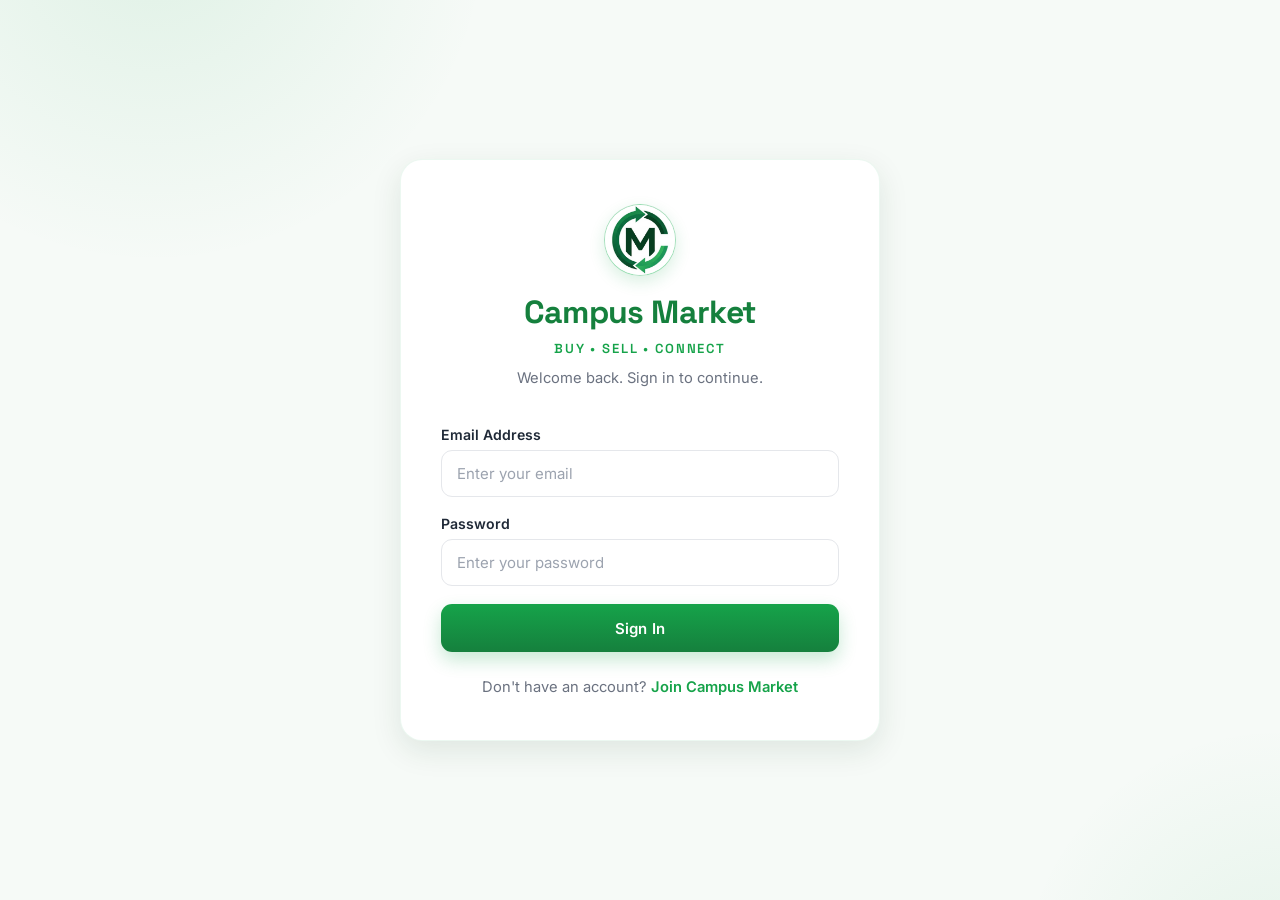
==== index.html @ a0b773b7 "initial commit" ====
<!DOCTYPE html>
<html lang="en">
<head>
    <meta charset="UTF-8">
    <meta name="viewport" content="width=device-width, initial-scale=1.0">
    <title>Campus Market</title>
    <link rel="icon" href="icons/icon-512.png">
    <link rel="stylesheet" href="assets/css/index.css">
    <link rel="manifest" href="manifest.json">
    <meta name="theme-color" content="#00B074">
</head>
<body>
    <header class="navbar">
        <div class="left">
            <div class="logo"><img src="assets/images/image.png" alt="" class="logo-mark">Campus Market</div>
        </div>

        <div class="center">
            <input id="searchInput" placeholder ="Search listings...."/>
        </div>

        <div class="right nav">
            <a href="index.html">Home</a>
            <a href="sell.html">Sell</a>
            <a href="profile.html">My Listings</a>
            <button id="logout">logout</button>
        </div>
    </header>

    <div class="filters">
        <button class="filter-btn" data-category="">All Categories</button>
        <button class="filter-btn" data-category="electronics">Electronics</button>
        <button class="filter-btn" data-category="books">Books</button>
        <button class="filter-btn" data-category="phones">Phones</button>
        <button class="filter-btn" data-category="laptops">Laptops</button>
        <button class="filter-btn" data-category="gadgets">Gadgets</button>
        <button class="filter-btn" data-category="fashion">Fashion</button>
        <button class="filter-btn" data-category="bags">Bags</button>
        <button class="filter-btn" data-category="shoes">Shoes</button>
        <button class="filter-btn" data-category="costmetics">Costmetics</button>
        <button class="filter-btn" data-category="jewelries">Jewelries</button>
        <button class="filter-btn" data-category="clothing">Clothing</button>
        <button class="filter-btn" data-category="food">Food</button>
        <button class="filter-btn" data-category="others">Others</button>
    </div>


    <div id="listingsContainer">

    </div>

    <script src="assets/js/auth.js"></script>
    <script src="assets/js/index.js"></script>
    <script src="assets/js/pwa.js"></script>
</body>
</html>
---- assets/css/index.css ----
@import url("https://fonts.googleapis.com/css2?family=Space+Grotesk:wght@500;600;700&family=Inter:wght@300;400;500;600;700&display=swap");

:root {
    --green: #16a34a;
    --green-dark:#15803D;
    --light-green: #eafff1;
    --dark: #111827;
    --gray: #6b7280;
    --border:#eef1ee;
    --radius:14px;
    --shadow: 0 4px 14px rgba(17,24,39,.06);
    --shadow-hover: 0 14px 30px rgba(17,24,39,.10);
    --font-display:"Space Grotesk","Inter",sans-serif;
}

*{
    box-sizing:border-box;
}

@media (prefers-reduced-motion: reduce){
    *{
        animation-duration:.001ms !important;
        animation-iteration-count:1 !important;
        transition-duration:.001ms !important;
    }
}

body {
    margin: 0;
    font-family: "Inter", "Segoe UI", sans-serif;
    background: #f9fafb;
    color: var(--dark);
}

/* ==========NAVBAR (mobile-first)========== */
.navbar {
    display: flex;
    flex-direction: column;
    align-items: stretch;
    text-align: center;
    padding: 14px 18px;
    background: rgba(255,255,255,.9);
    -webkit-backdrop-filter:saturate(180%) blur(10px);
    backdrop-filter:saturate(180%) blur(10px);
    border-bottom: 1px solid var(--border);
    gap: 10px;
    position: sticky;
    top: 0;
    z-index: 700;
    box-shadow:0 1px 0 rgba(17,24,39,.03);
}

.left{
    display:flex;
    justify-content:center;
}

.logo {
    display:inline-flex;
    align-items:center;
    gap:8px;
    font-family:var(--font-display);
    font-weight:700;
    color: var(--green);
    font-size: 22px;
    letter-spacing:-.01em;
}

.logo-mark{
    width:45px;
    height:45px;
    display:block;
    animation:sway 5s ease-in-out infinite;
}

.center {
    width: 100%;
}

#searchInput {
    padding: 11px 16px;
    border: 1.5px solid var(--border);
    border-radius: 999px;
    width: 100%;
    max-width:480px;
    margin: 0 auto;
    display:block;
    font-family:"Inter",sans-serif;
    font-size:14px;
    background:#F8FAFB;
    transition: border-color .2s ease, box-shadow .2s ease, background .2s ease;
}

#searchInput:focus {
    outline: none;
    border-color: var(--green);
    box-shadow: 0 0 0 4px rgba(22,163,74,.12);
    background:#fff;
    font-size: 15px;
}

.nav {
    display: flex;
    flex-direction: row;
    justify-content:center;
    flex-wrap:wrap;
    gap: 8px;
}

.nav a {
    margin: 0;
    padding: 7px 12px;
    border-radius: 8px;
    text-decoration: none;
    color: var(--dark);
    font-weight:500;
    font-size:14.5px;
    transition: color .2s ease, background .2s ease;
}

.nav a:hover {
    color: var(--green-dark);
    background: var(--light-green);
}

.hero {
    text-align: center;
    padding: 40px 20px;
    background: linear-gradient(135deg, var(--light-green), white);
}

.hero h1 {
    margin: 0;
    font-family:var(--font-display);
    font-size: 28px;
}

.hero p {
    color: var(--gray);
}

/* ==========BUTTONS========== */
button {
    background: var(--green);
    color: white;
    border: none;
    padding: 10px 14px;
    margin: 10px;
    border-radius: 8px;
    cursor: pointer;
    font-weight:600;
    font-size:14px;
    transition: transform .15s ease, background .2s ease, box-shadow .2s ease;
}

button:hover {
    background: var(--green-dark);
    transform: translateY(-2px);
    box-shadow:0 8px 16px rgba(22,163,74,.22);
}

button:active{
    transform: translateY(0) scale(.97);
}

/* logout button placement on mobile */
#logout{
    margin:0;
    width:auto;
}

/* ==========FILTERS========== */
.filters{
    display: flex;
    gap: 8px;
    overflow-x: auto;
    padding: 14px 14px 6px;
    scrollbar-width: none;
    -ms-overflow-style: none;
}

.filters::-webkit-scrollbar{
    display: none;
}

.filter-btn{
    flex-shrink: 0;
    padding: 9px 18px;
    border-radius: 999px;
    background: #ffffff;
    color: #374151;
    cursor: pointer;
    font-weight: 600;
    font-size:13.5px;
    border: 1px solid var(--border);
    box-shadow: 0 1px 2px rgba(0,0,0,.05);
    transition: background .2s ease, color .2s ease, border-color .2s ease, transform .15s ease;
}

.filter-btn:hover{
    background: var(--light-green);
    color: var(--green-dark);
    border-color: var(--green);
    transform:translateY(-1px);
}

.filter-btn:active{
    transform:translateY(0) scale(.97);
}

.filter-btn.active{
    background: var(--green);
    color: white;
    border-color: var(--green);
    box-shadow:0 6px 14px rgba(22,163,74,.28);
}

/* ==========LISTINGS GRID========== */
#listingsContainer{
    display: grid;
    grid-template-columns: 1fr;
    gap: 18px;
    padding: 16px;
}

.listing-card {
    background: white;
    border-radius: var(--radius);
    overflow: hidden;
    box-shadow: var(--shadow);
    border:1px solid var(--border);
    transition: transform .25s ease, box-shadow .25s ease;
    display:flex;
    flex-direction:column;
    animation: fadeIn .45s ease-in-out backwards;
}

.listing-card:nth-child(1){ animation-delay:.02s; }
.listing-card:nth-child(2){ animation-delay:.06s; }
.listing-card:nth-child(3){ animation-delay:.10s; }
.listing-card:nth-child(4){ animation-delay:.14s; }
.listing-card:nth-child(5){ animation-delay:.18s; }
.listing-card:nth-child(n+6){ animation-delay:.20s; }

.listing-card:hover {
    transform: translateY(-5px);
    box-shadow: var(--shadow-hover);
}

.listing-card h3 {
    margin: 10px;
    font-family:var(--font-display);
    font-size: 16px;
    font-weight:600;
}

.listing-card p {
    margin: 10px;
    color: var(--gray);
}

@keyframes fadeIn {
    from {
        opacity: 0;
        transform: translateY(14px);
    }
    to {
        opacity: 1;
        transform: translateY(0);
    }
}

.listing-image {
    width: 100%;
    height: 200px;
    object-fit: cover;
}

.listing-content {
    padding: 0 10px;
    color:var(--gray);
    font-size:14px;
    line-height:1.5;
    display:-webkit-box;
    -webkit-line-clamp:2;
    -webkit-box-orient:vertical;
    overflow:hidden;
}

.price {
    padding-top: 6px;
    margin:10px;
    font-weight: 700;
    font-size:16px;
    color: var(--green);
}

.category {
    display: inline-block;
    padding: 6px 16px;
    border-radius: 999px;
    background: var(--light-green);
    color: #15803d;
    font-size: 12.5px;
    font-weight: 700;
    letter-spacing:.02em;
    text-transform:uppercase;
    margin: 0 10px 10px;
}

.chat-btn {
    display: block;
    text-align: center;
    text-decoration: none;
    background: var(--green);
    color: white;
    padding: 12px;
    border-radius: 8px;
    margin-top: 15px;
    font-weight: 600;
    transition: background .3s ease;
}
.chat-btn:hover {
    background: var(--green-dark);
}

.card-images{
    width: 100%;
    height: 190px;
    object-fit: cover;
    object-position: center;
    display: block;
    background: #f3f4f6;
    transition: transform .4s ease;
}

.listing-card:hover .card-images{
    transform: scale(1.05);
}

/* ==========EMPTY / LOADING STATES========== */
.empty-state{
    grid-column: 1 / -1;
    text-align: center;
    padding: 70px 20px;
    color: #6b7280;
}

.empty-state h2{
    font-family:var(--font-display);
    color: var(--green);
    margin-bottom: 10px;
}

.empty-state p{
    font-size: 15px;
}

.loading{
    grid-column: 1 / -1;
    text-align: center;
    padding: 70px;
}

.spinner{
    width: 56px;
    height: 56px;
    border: 4px solid var(--border);
    border-top-color: var(--green);
    border-radius: 50%;
    margin: 0 auto 16px;
    animation: spin .9s linear infinite;
}

.loading p{
    color:var(--gray);
    font-weight:500;
}

@keyframes spin {
    to{
        transform: rotate(360deg);
    }
}

@keyframes sway{
    0%, 100%{ transform: rotate(-4deg); }
    50%{ transform: rotate(4deg); }
}

/* ==========TABLET / DESKTOP (mobile-first upscale)========== */
@media (min-width: 560px){
    #listingsContainer{
        grid-template-columns: repeat(2, 1fr);
        padding: 20px;
        gap: 20px;
    }
}

@media (min-width: 769px) {
    .navbar {
        flex-direction: row;
        align-items: center;
        justify-content: space-between;
        text-align: left;
        padding: 15px 30px;
    }
    .left{
        justify-content:flex-start;
    }
    .center {
        width: auto;
        flex:1;
        display:flex;
        justify-content:center;
    }
    #searchInput {
        width: 100%;
    }
    .nav {
        margin-top: 0;
    }
}

@media (min-width: 980px){
    #listingsContainer{
        grid-template-columns: repeat(3, 1fr);
        padding: 24px 30px;
    }
}

@media (min-width: 1280px){
    #listingsContainer{
        grid-template-columns: repeat(4, 1fr);
    }
}
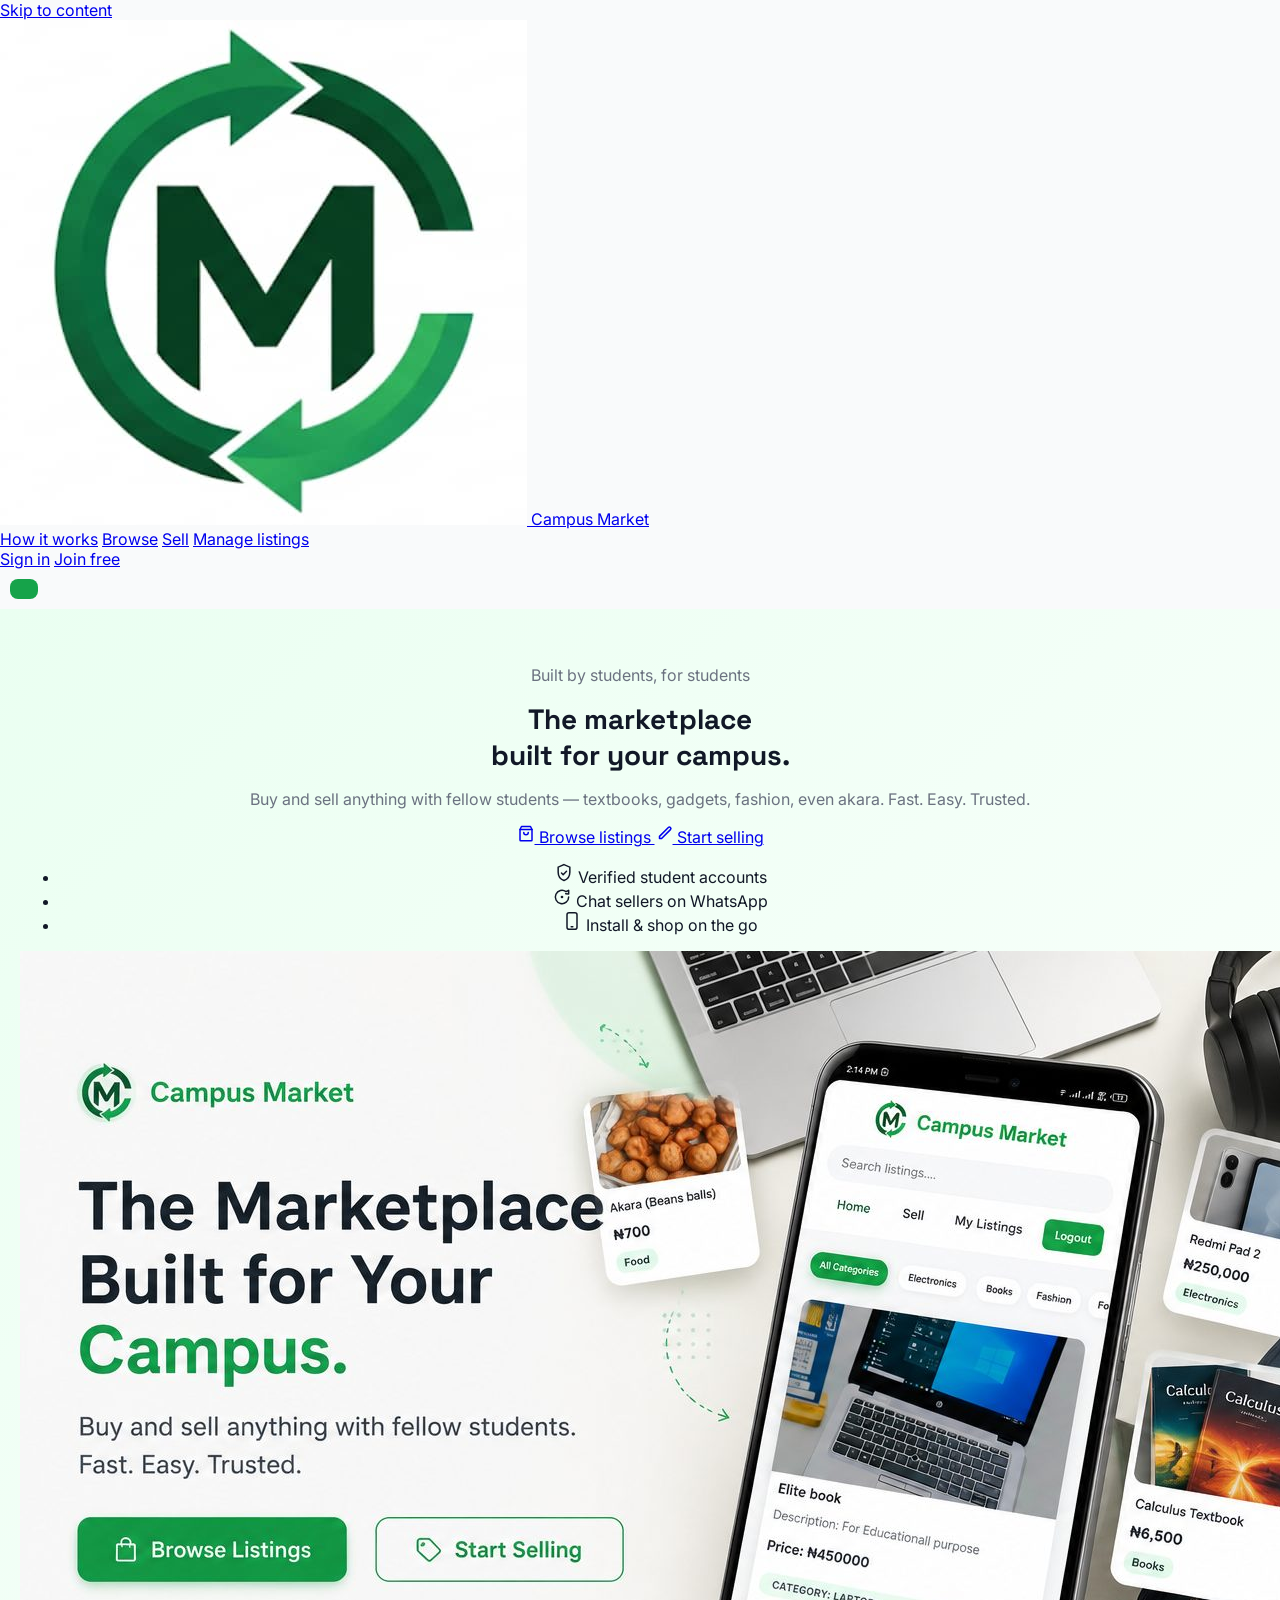
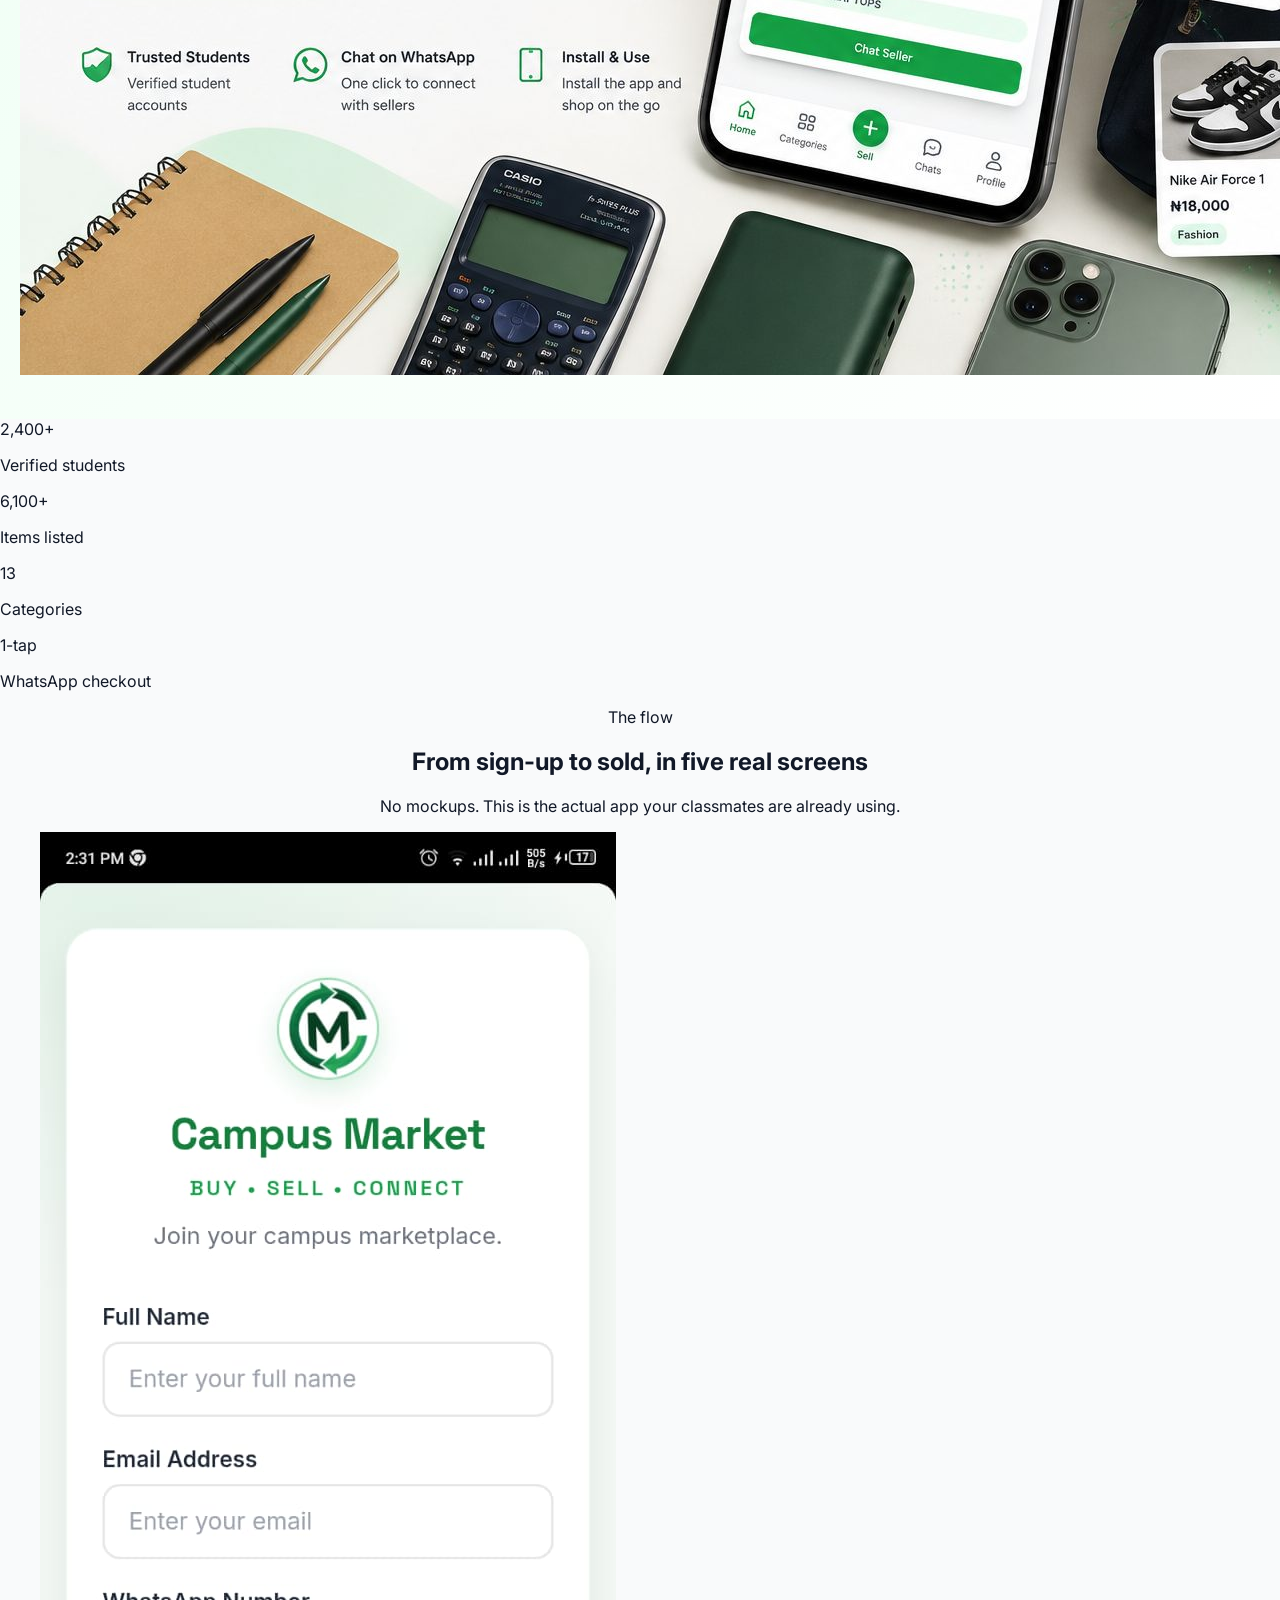
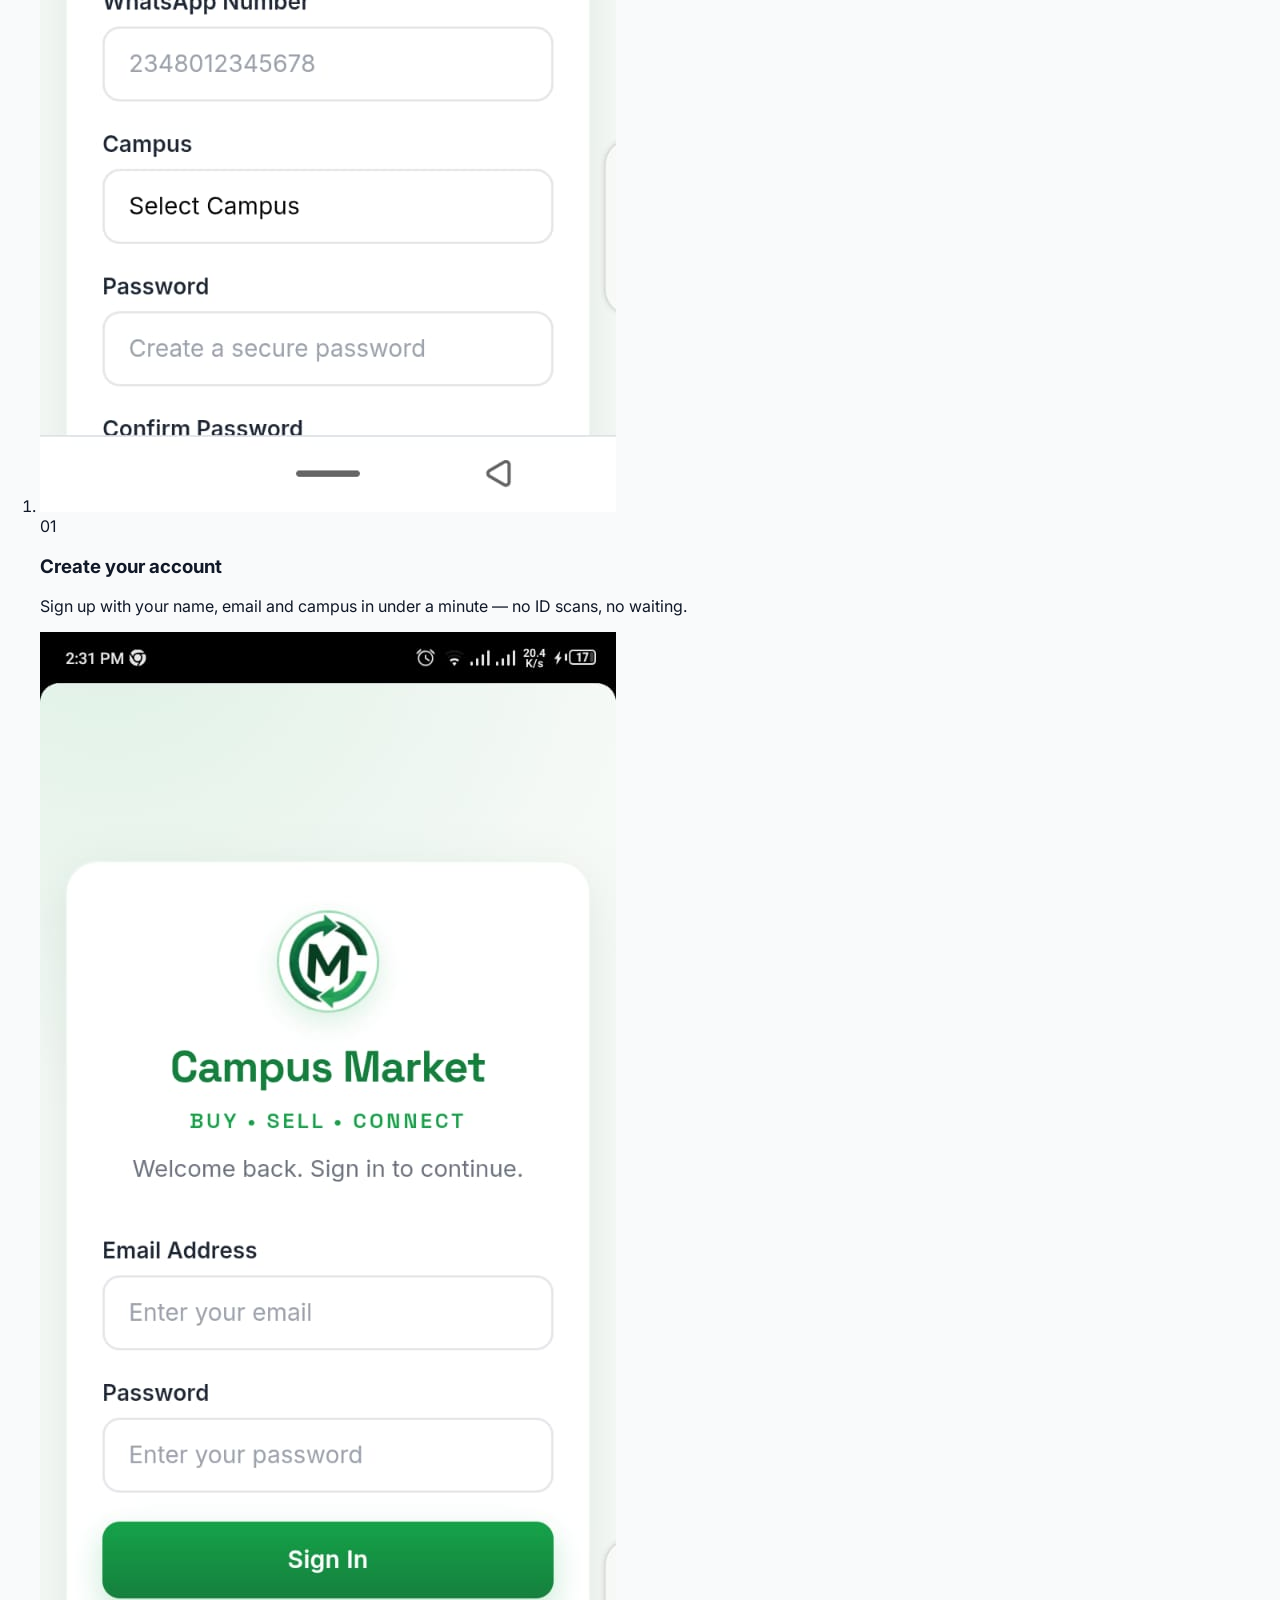
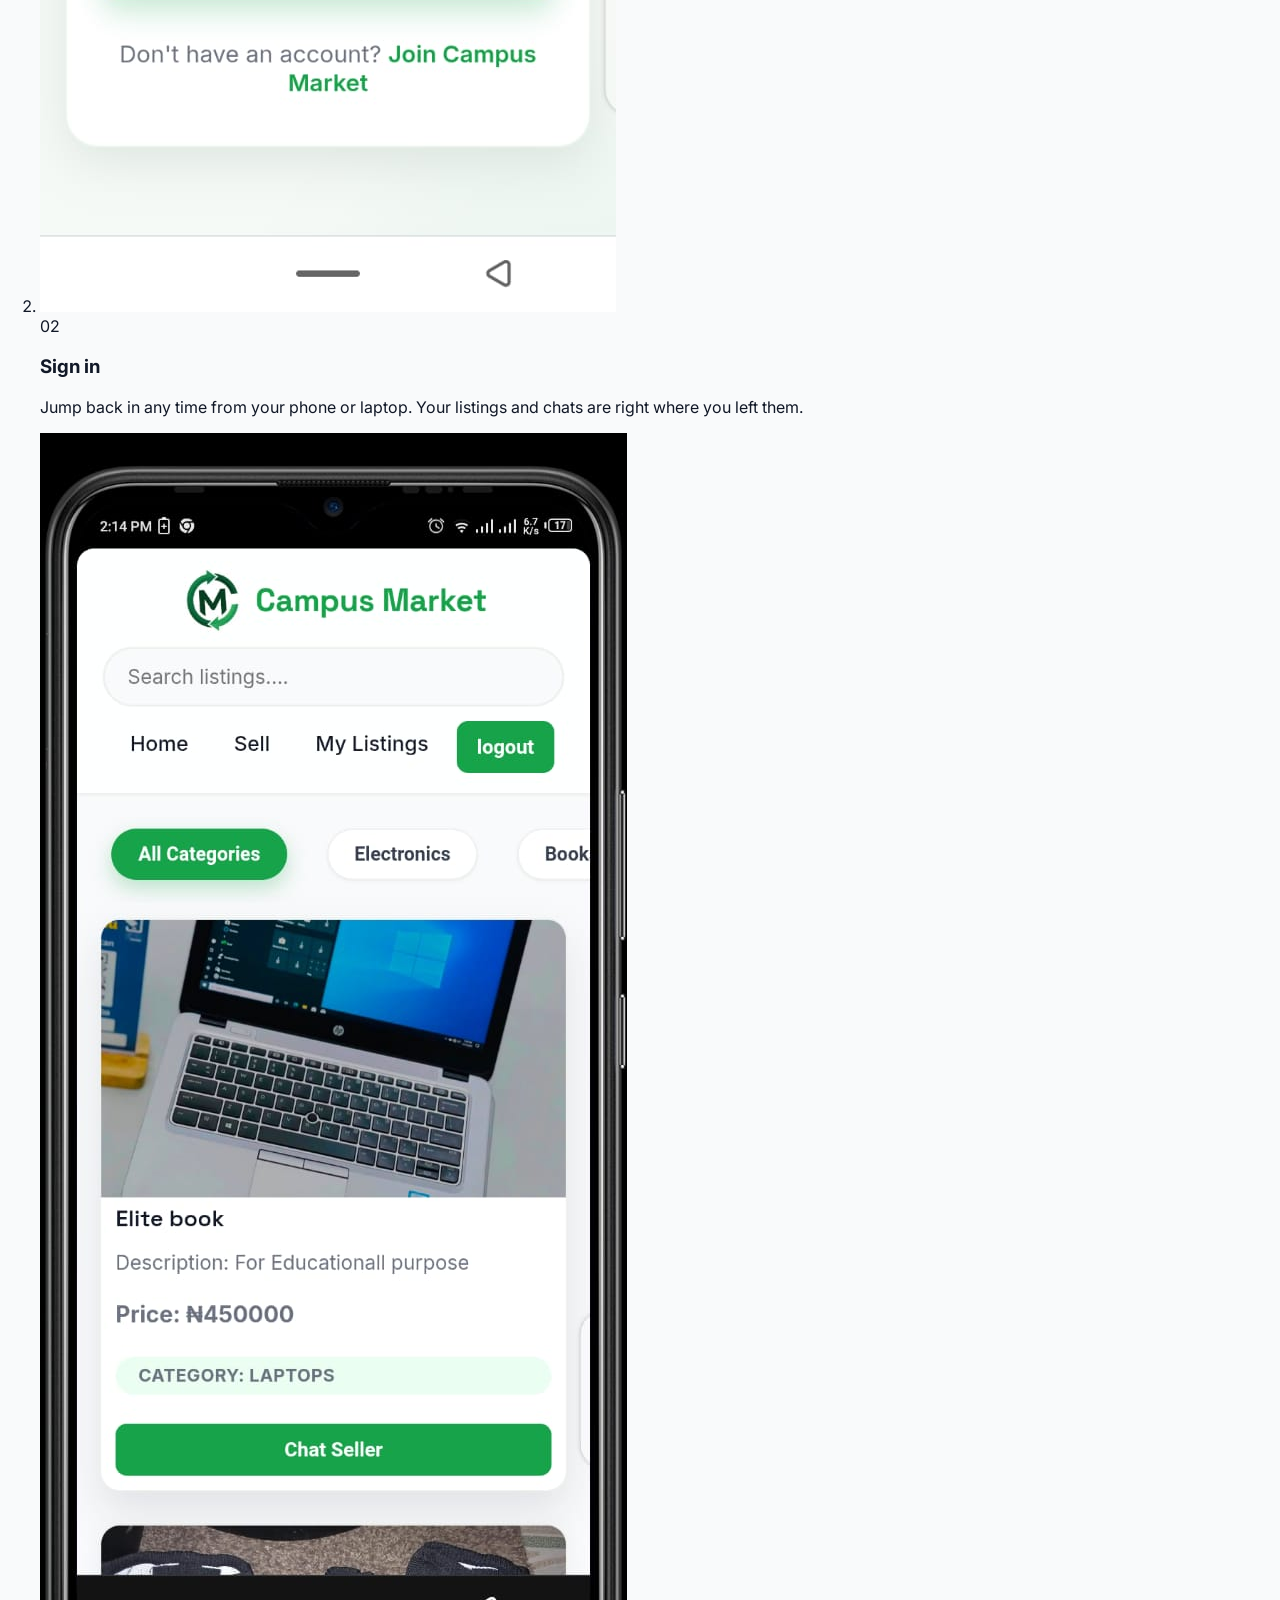
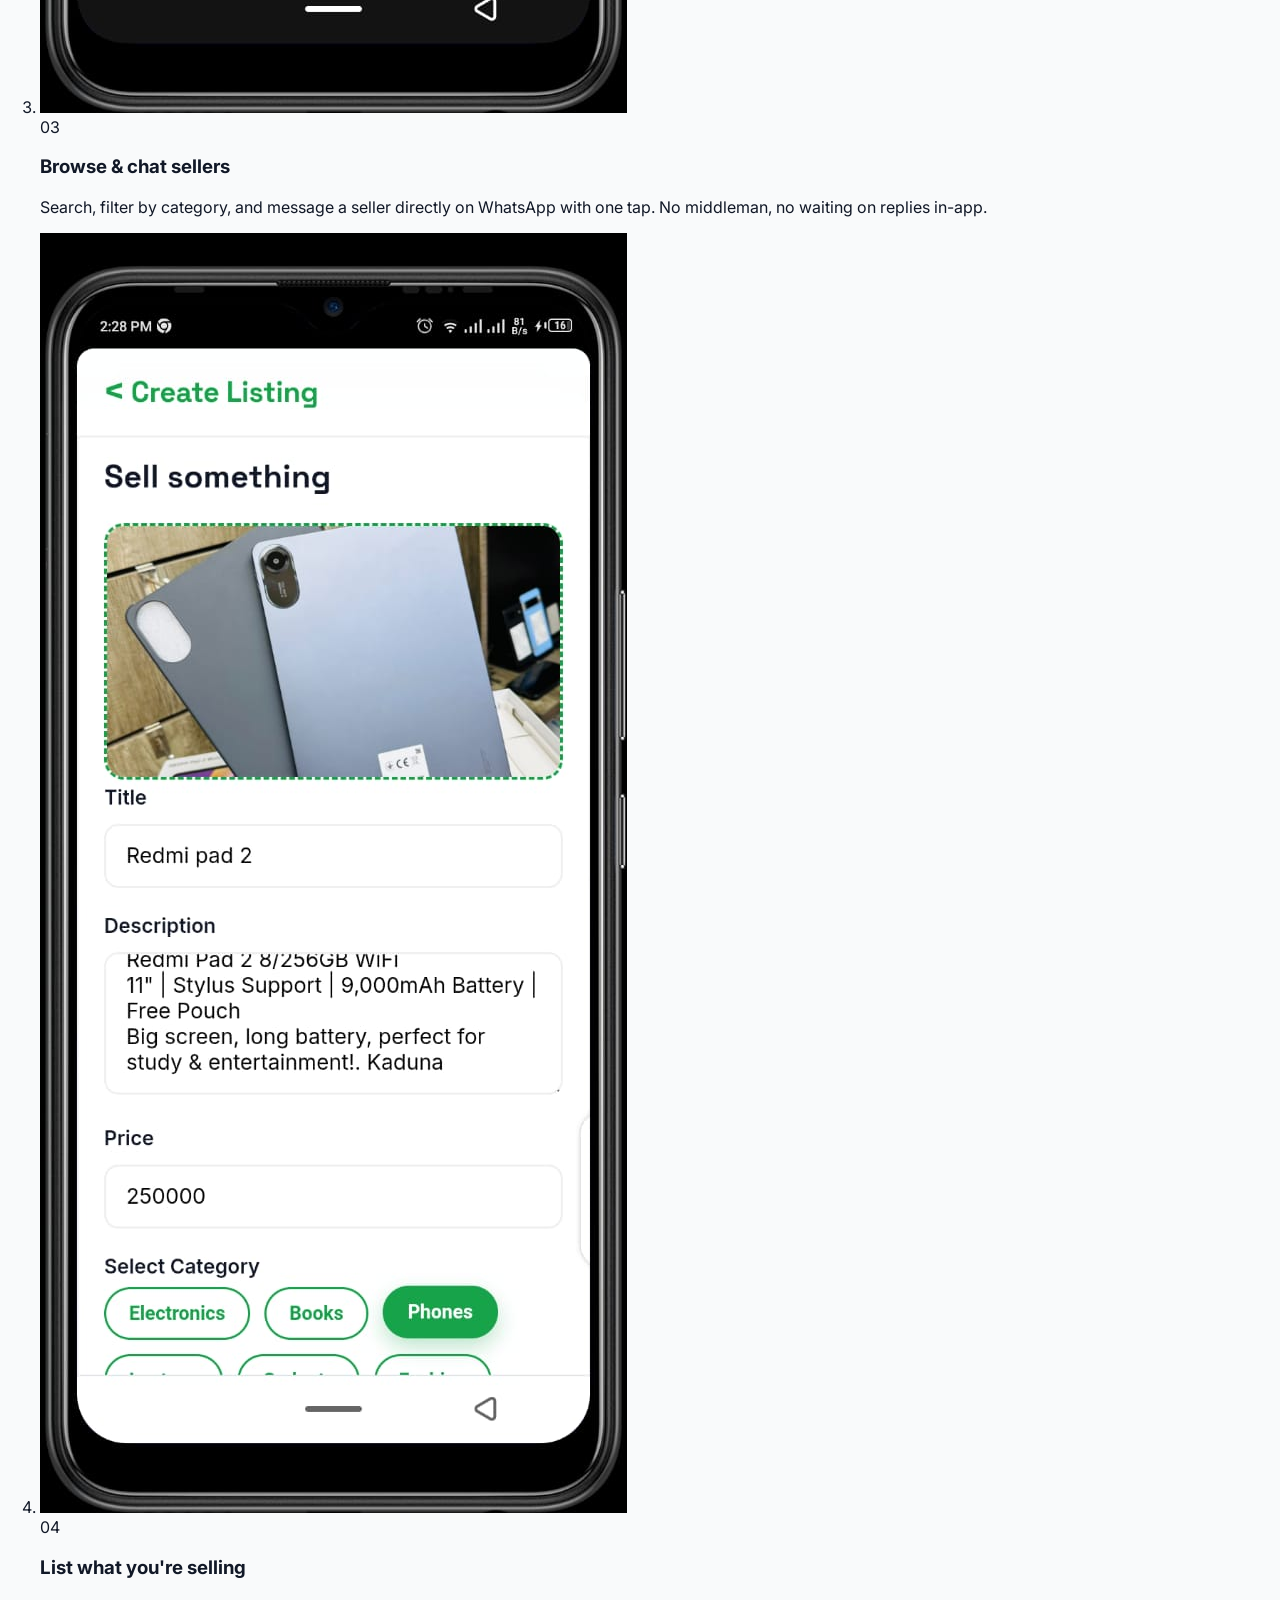
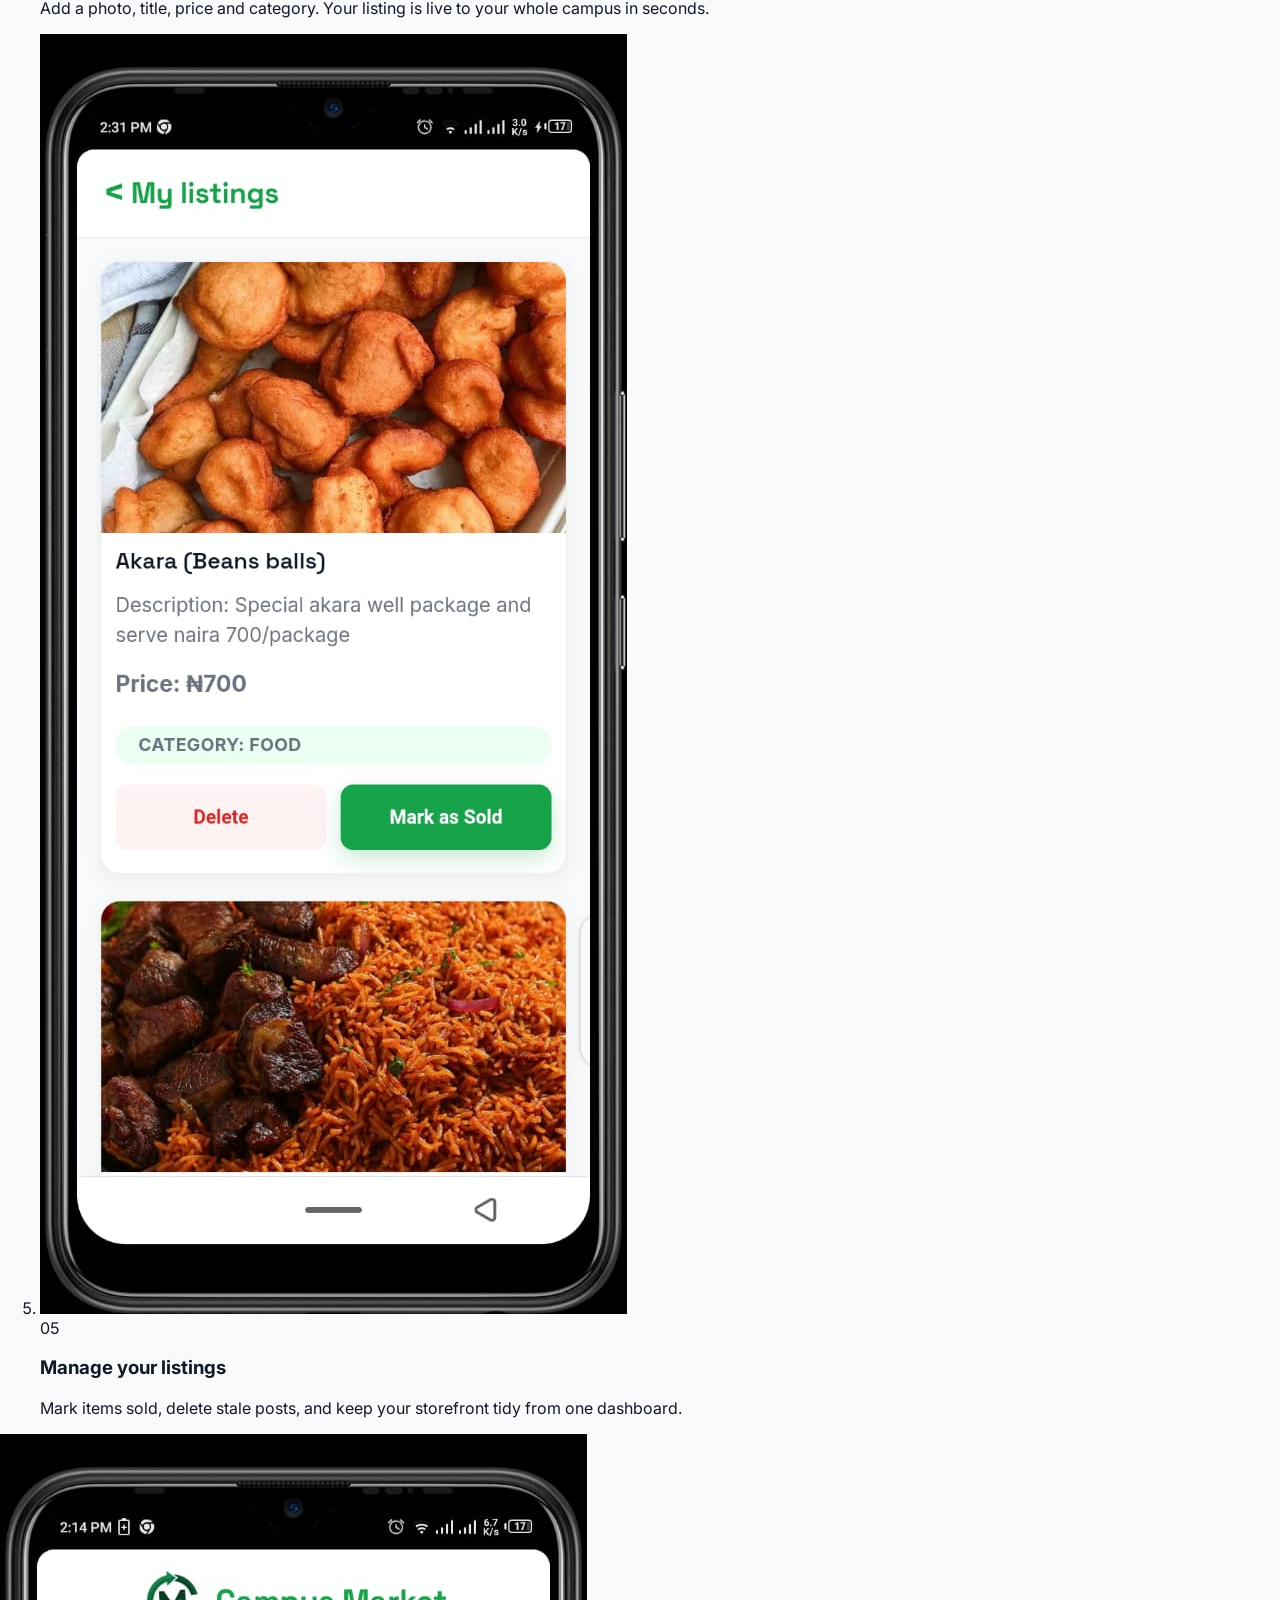
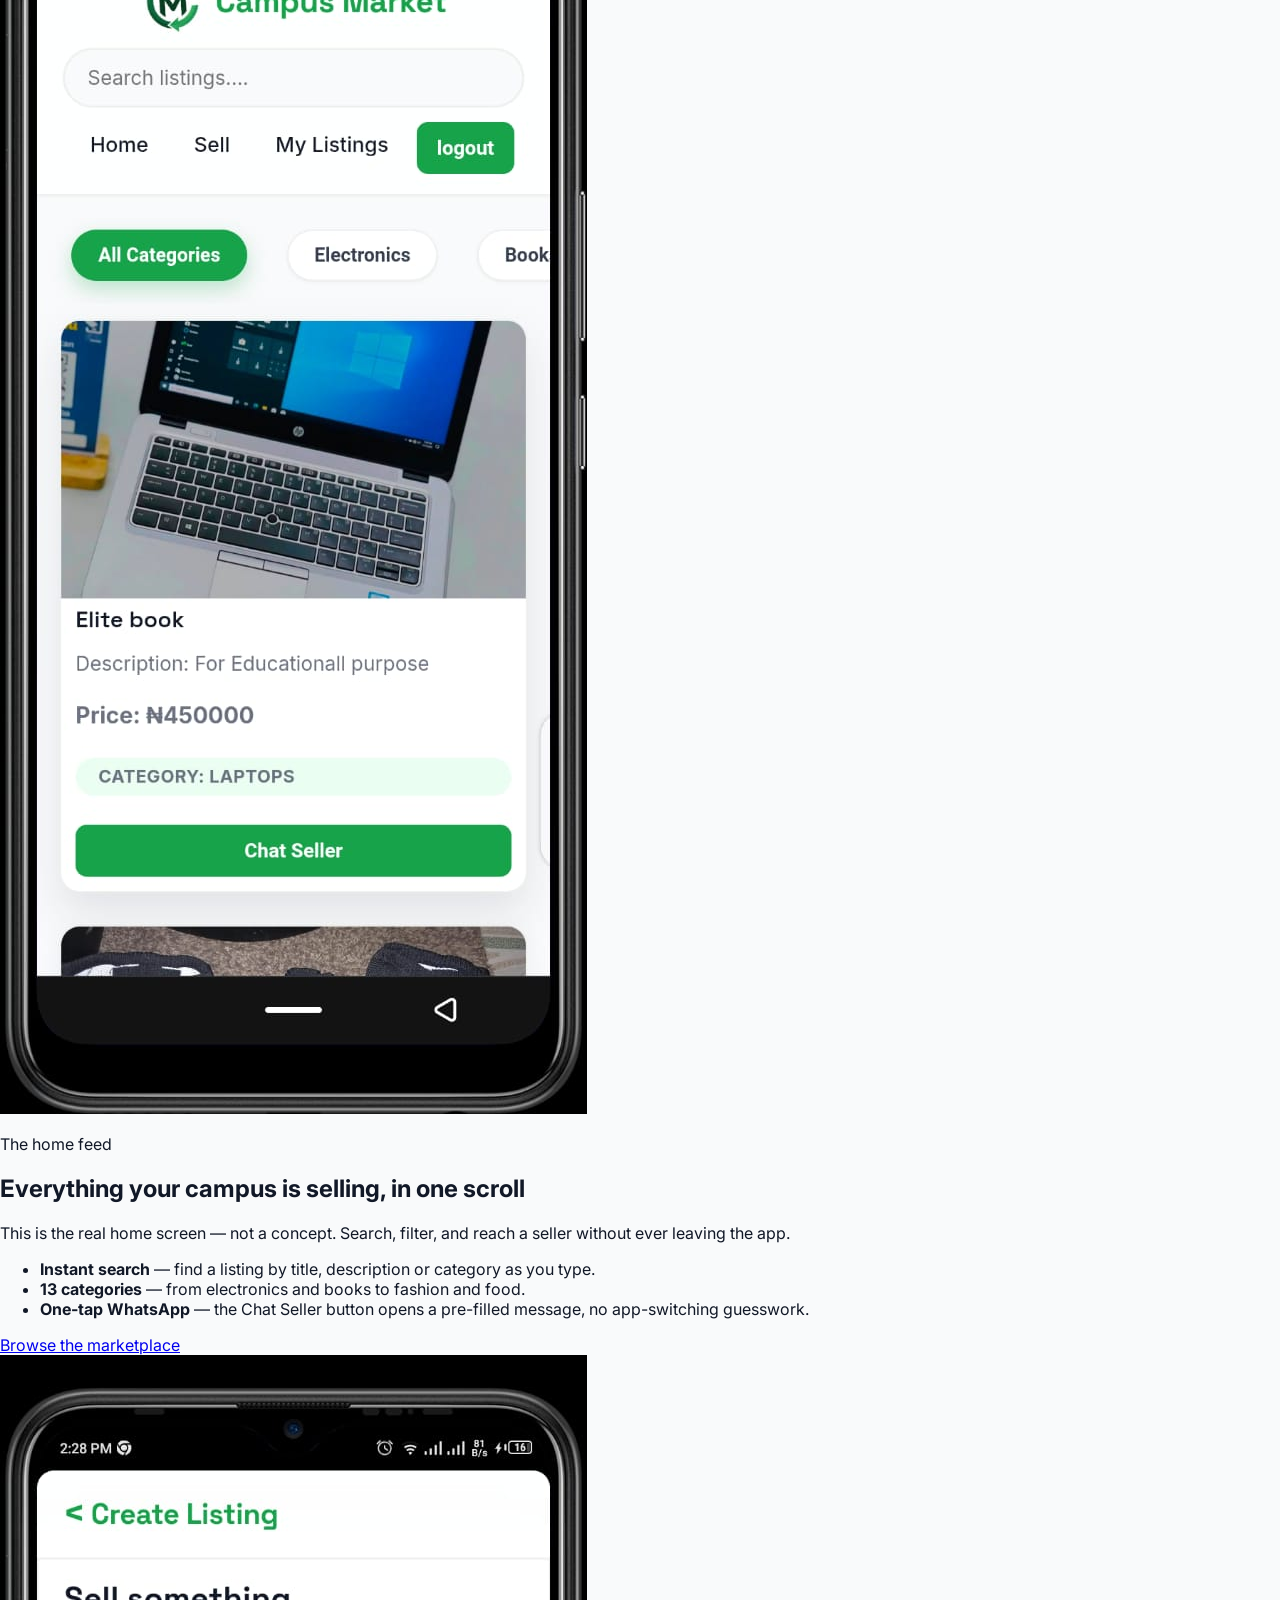
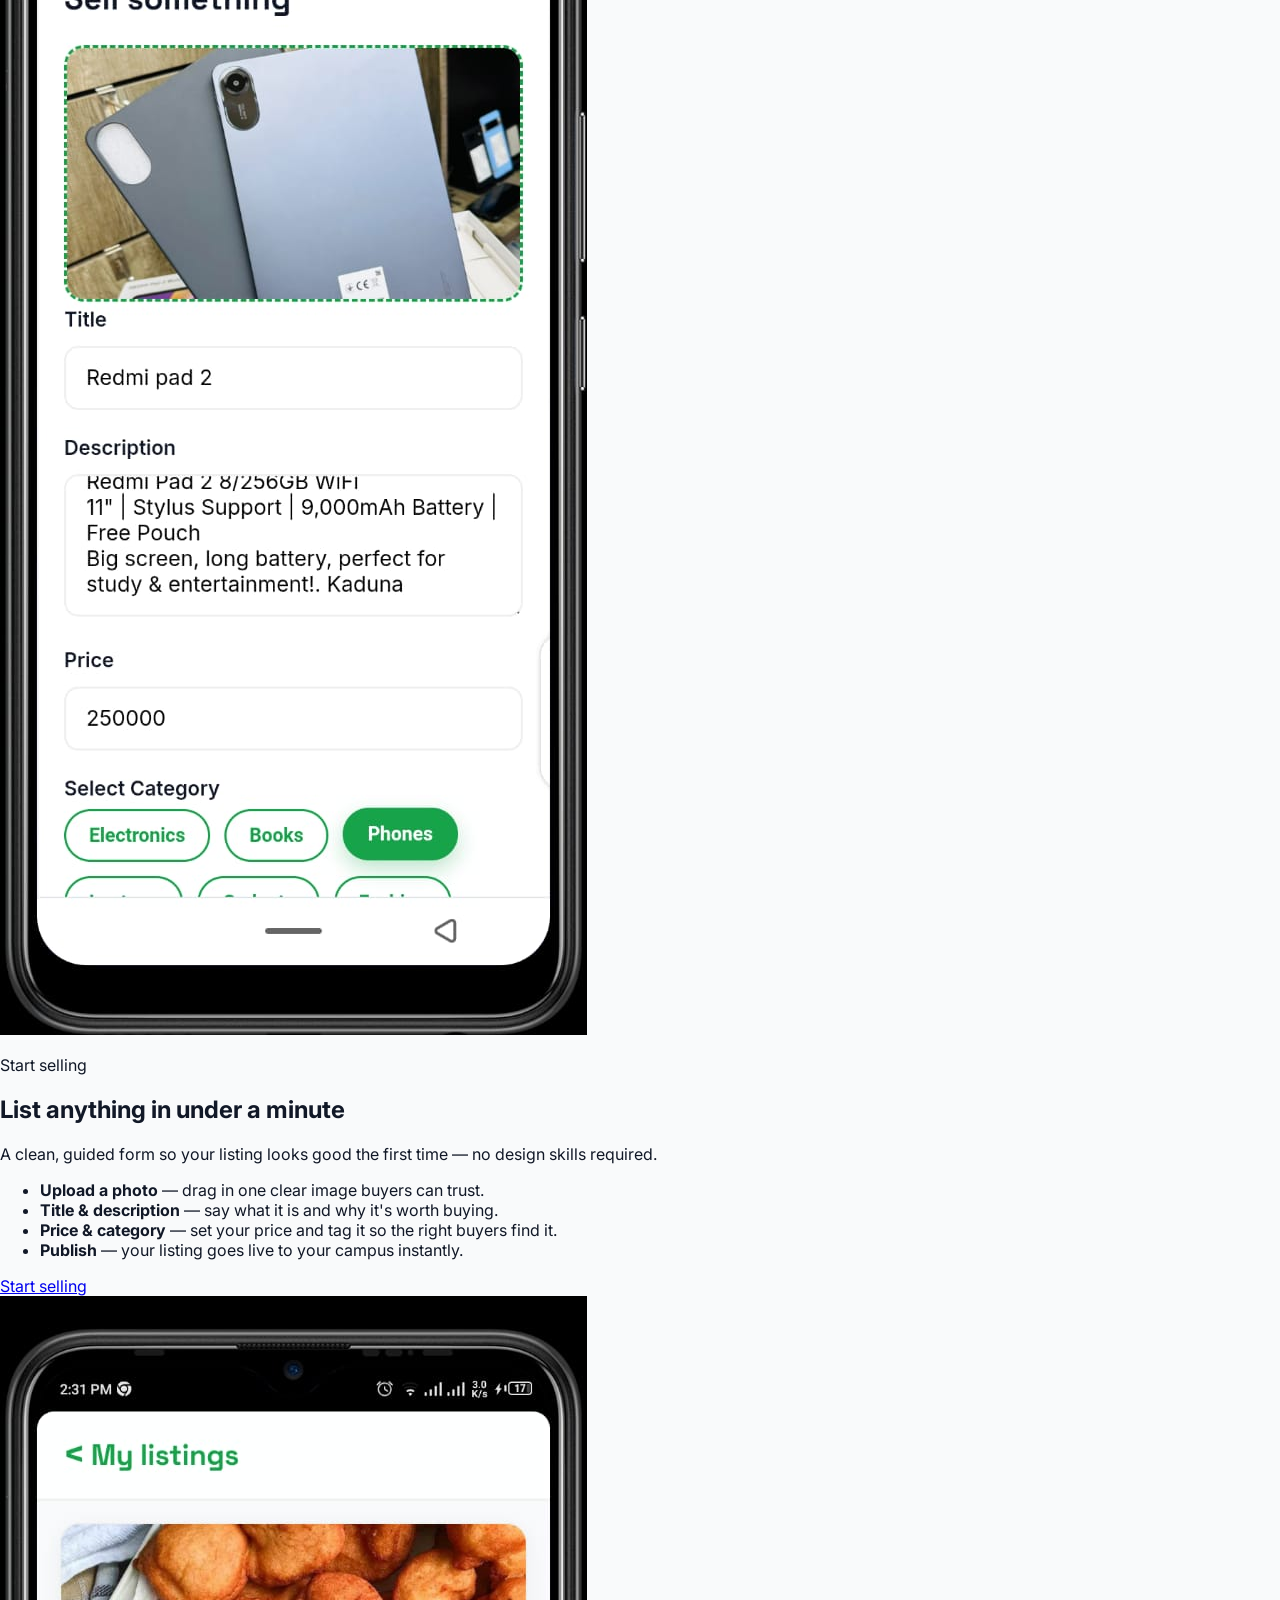
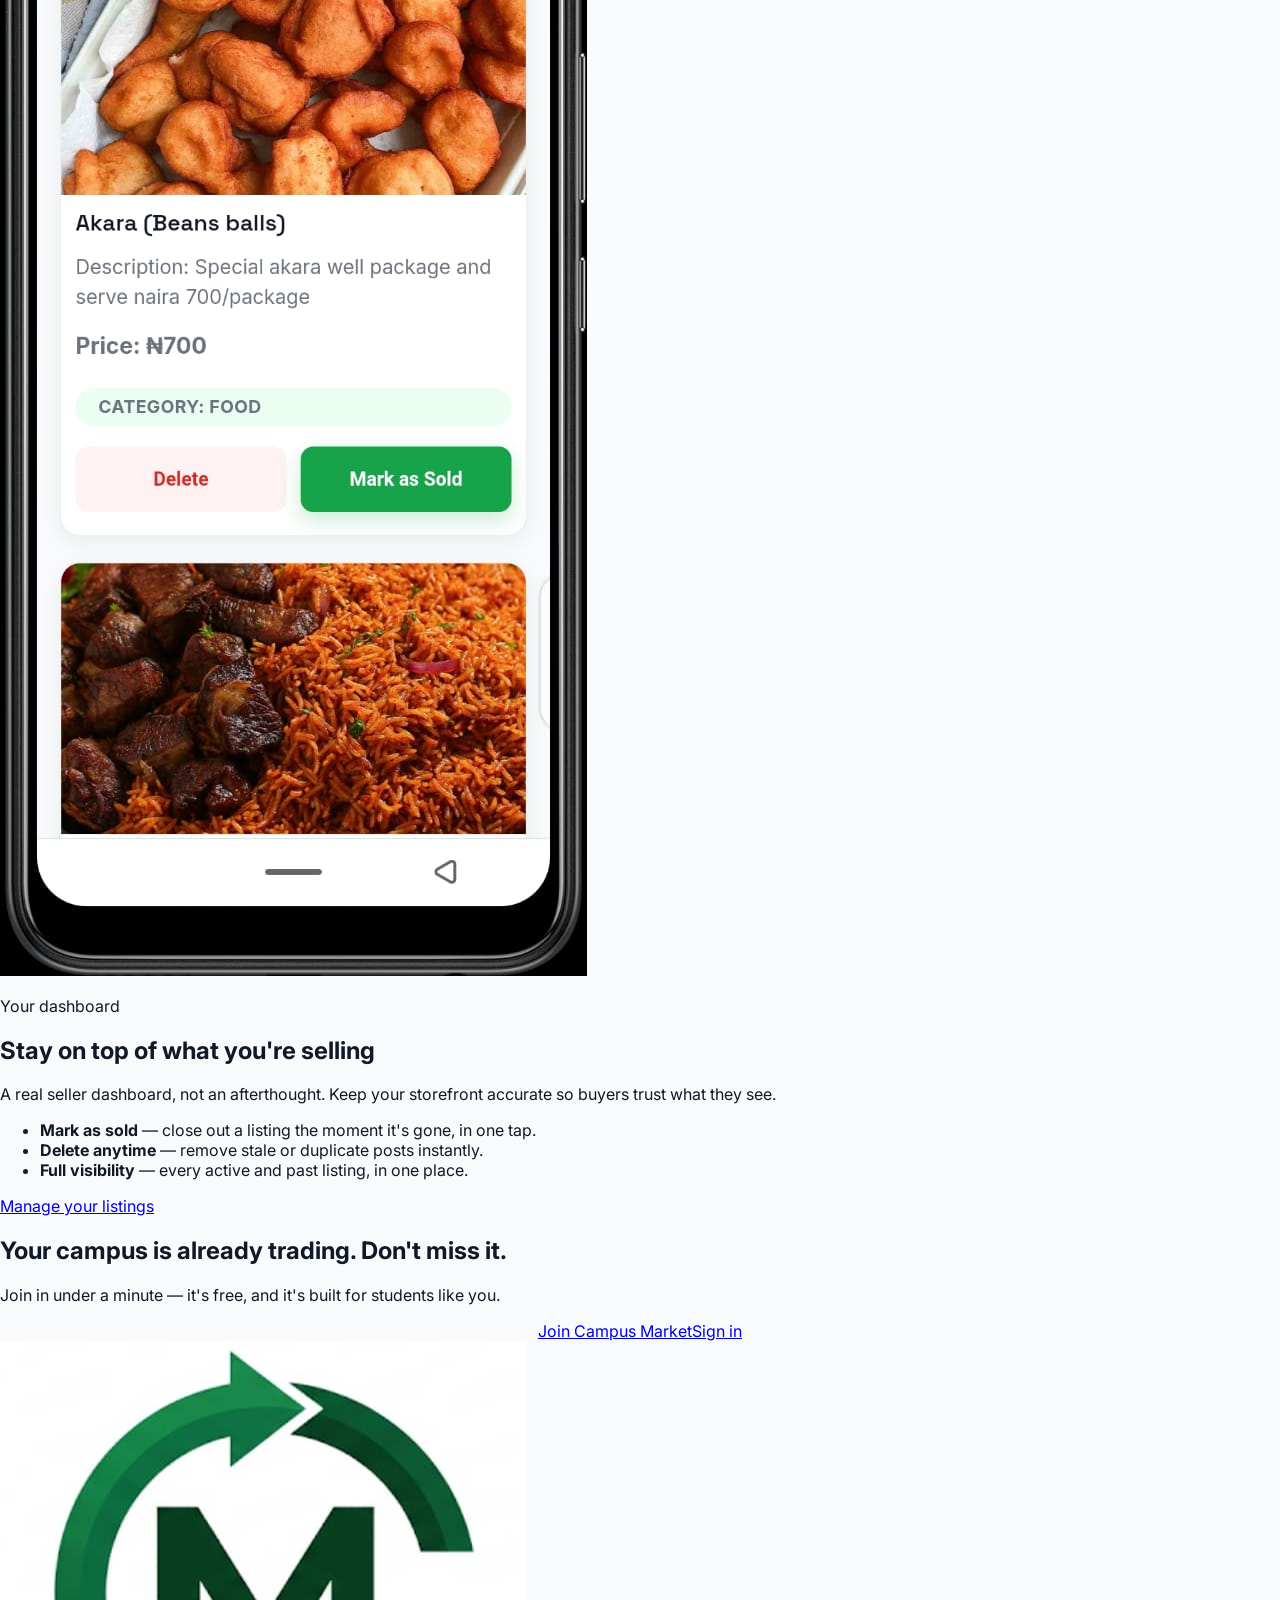
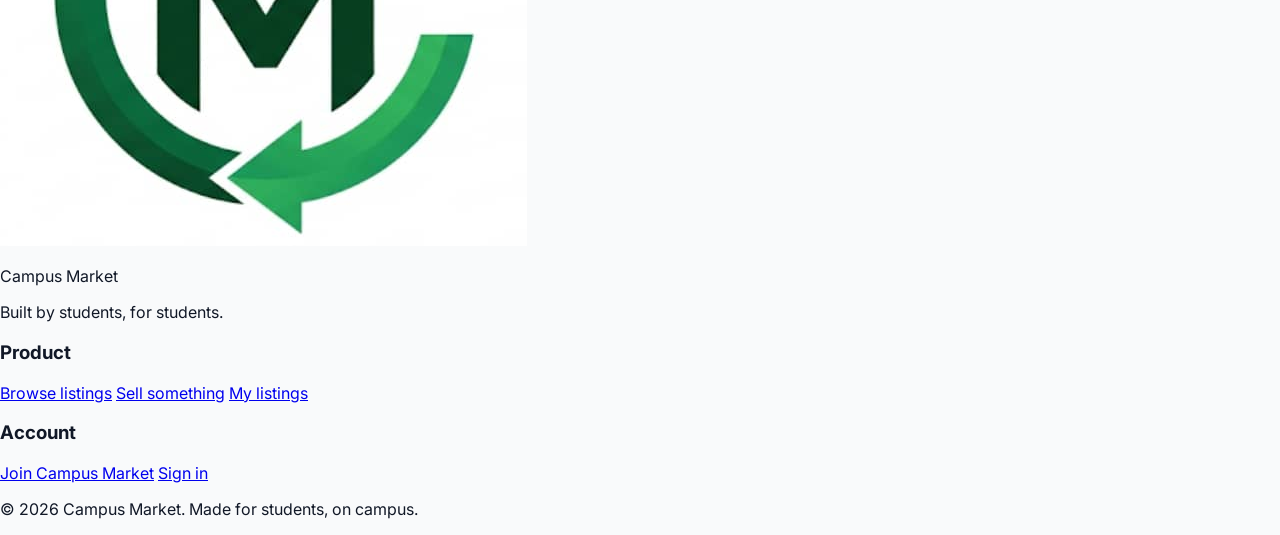
==== commit 60cef436: "v1.0.1" ====
--- a/index.html
+++ b/index.html
@@ -1,56 +1,298 @@
 <!DOCTYPE html>
 <html lang="en">
 <head>
-    <meta charset="UTF-8">
-    <meta name="viewport" content="width=device-width, initial-scale=1.0">
-    <title>Campus Market</title>
-    <link rel="icon" href="icons/icon-512.png">
-    <link rel="stylesheet" href="assets/css/index.css">
-    <link rel="manifest" href="manifest.json">
-    <meta name="theme-color" content="#00B074">
+<meta charset="UTF-8">
+<meta name="viewport" content="width=device-width, initial-scale=1.0">
+<title>Campus Market — The Marketplace Built for Your Campus</title>
+<meta name="description" content="Buy and sell anything with fellow students. Campus Market is the trusted, student-only marketplace — list in minutes, chat sellers on WhatsApp, and shop your campus.">
+<meta name="theme-color" content="#16A34A">
+<link rel="icon" href="icons/icon-512.png">
+<link rel="canonical" href="https://marketoncampus.netlify.app/">
+<link rel="icon" href="assets/images/logo.jpg">
+
+<!-- Open Graph -->
+<meta property="og:type" content="website">
+<meta property="og:site_name" content="Campus Market">
+<meta property="og:title" content="Campus Market — The Marketplace Built for Your Campus">
+<meta property="og:description" content="Buy and sell anything with fellow students. Fast. Easy. Trusted.">
+<meta property="og:image" content="assets/images/hero.jpg">
+<meta property="og:url" content="https://marketoncampus.netlify.app/">
+
+<!-- Twitter -->
+<meta name="twitter:card" content="summary_large_image">
+<meta name="twitter:title" content="Campus Market — The Marketplace Built for Your Campus">
+<meta name="twitter:description" content="Buy and sell anything with fellow students. Fast. Easy. Trusted.">
+<meta name="twitter:image" content="assets/images/hero.jpg">
+
+<link rel="preconnect" href="https://fonts.googleapis.com">
+<link rel="preconnect" href="https://fonts.gstatic.com" crossorigin>
+<link rel="stylesheet" href="assets/css/index.css">
+
+<script type="application/ld+json">
+{
+  "@context": "https://schema.org",
+  "@type": "Organization",
+  "name": "Campus Market",
+  "description": "A student-only marketplace for buying and selling on campus.",
+  "url": "https://marketoncampus.netlify.app/",
+  "logo": "assets/images/logo.jpg"
+}
+</script>
 </head>
 <body>
-    <header class="navbar">
-        <div class="left">
-            <div class="logo"><img src="assets/images/image.png" alt="" class="logo-mark">Campus Market</div>
-        </div>
-
-        <div class="center">
-            <input id="searchInput" placeholder ="Search listings...."/>
-        </div>
-
-        <div class="right nav">
-            <a href="index.html">Home</a>
-            <a href="sell.html">Sell</a>
-            <a href="profile.html">My Listings</a>
-            <button id="logout">logout</button>
-        </div>
-    </header>
-
-    <div class="filters">
-        <button class="filter-btn" data-category="">All Categories</button>
-        <button class="filter-btn" data-category="electronics">Electronics</button>
-        <button class="filter-btn" data-category="books">Books</button>
-        <button class="filter-btn" data-category="phones">Phones</button>
-        <button class="filter-btn" data-category="laptops">Laptops</button>
-        <button class="filter-btn" data-category="gadgets">Gadgets</button>
-        <button class="filter-btn" data-category="fashion">Fashion</button>
-        <button class="filter-btn" data-category="bags">Bags</button>
-        <button class="filter-btn" data-category="shoes">Shoes</button>
-        <button class="filter-btn" data-category="costmetics">Costmetics</button>
-        <button class="filter-btn" data-category="jewelries">Jewelries</button>
-        <button class="filter-btn" data-category="clothing">Clothing</button>
-        <button class="filter-btn" data-category="food">Food</button>
-        <button class="filter-btn" data-category="others">Others</button>
-    </div>
-
-
-    <div id="listingsContainer">
-
-    </div>
-
-    <script src="assets/js/auth.js"></script>
-    <script src="assets/js/index.js"></script>
-    <script src="assets/js/pwa.js"></script>
+
+<a class="skip-link" href="#main">Skip to content</a>
+
+<!-- ===== NAV ===== -->
+<header class="site-nav" id="siteNav">
+    <div class="nav-inner">
+        <a href="#top" class="nav-brand">
+            <img src="assets/images/logo.jpg" alt="Campus Market logo" class="nav-logo">
+            <span>Campus Market</span>
+        </a>
+
+        <nav class="nav-links" id="navLinks" aria-label="Primary">
+            <a href="#how-it-works">How it works</a>
+            <a href="#home-feature">Browse</a>
+            <a href="#sell-feature">Sell</a>
+            <a href="#listings-feature">Manage listings</a>
+        </nav>
+
+        <div class="nav-cta">
+            <a href="login.html" class="btn btn-ghost">Sign in</a>
+            <a href="register.html" class="btn btn-primary">Join free</a>
+        </div>
+
+        <button class="nav-toggle" id="navToggle" aria-label="Open menu" aria-expanded="false" aria-controls="navLinks">
+            <span></span><span></span><span></span>
+        </button>
+    </div>
+</header>
+
+<main id="main">
+
+<!-- ===== HERO ===== -->
+<section class="hero" id="top">
+    <div class="hero-inner">
+        <div class="hero-copy" data-reveal>
+            <p class="eyebrow">Built by students, for students</p>
+            <h1>The marketplace<br>built for <span>your campus.</span></h1>
+            <p class="hero-sub">Buy and sell anything with fellow students &mdash; textbooks, gadgets, fashion, even akara. Fast. Easy. Trusted.</p>
+
+            <div class="hero-actions">
+                <a href="register.html" class="btn btn-primary btn-lg">
+                    <svg width="18" height="18" viewBox="0 0 24 24" fill="none" aria-hidden="true"><path d="M6 2L4 6v14a1 1 0 0 0 1 1h14a1 1 0 0 0 1-1V6l-2-4H6z" stroke="currentColor" stroke-width="2" stroke-linejoin="round"/><path d="M4 6h16M9 10a3 3 0 0 0 6 0" stroke="currentColor" stroke-width="2" stroke-linecap="round"/></svg>
+                    Browse listings
+                </a>
+                <a href="sell.html" class="btn btn-outline btn-lg">
+                    <svg width="18" height="18" viewBox="0 0 24 24" fill="none" aria-hidden="true"><path d="M20.6 3.4a2 2 0 0 0-2.8 0L6 15.2V18h2.8L20.6 6.2a2 2 0 0 0 0-2.8z" stroke="currentColor" stroke-width="2" stroke-linejoin="round"/></svg>
+                    Start selling
+                </a>
+            </div>
+
+            <ul class="trust-badges">
+                <li>
+                    <svg width="20" height="20" viewBox="0 0 24 24" fill="none" aria-hidden="true"><path d="M12 2l7 3v6c0 5-3.4 8.7-7 10-3.6-1.3-7-5-7-10V5l7-3z" stroke="currentColor" stroke-width="1.8"/><path d="M9 12l2 2 4-4" stroke="currentColor" stroke-width="1.8" stroke-linecap="round" stroke-linejoin="round"/></svg>
+                    <span>Verified student accounts</span>
+                </li>
+                <li>
+                    <svg width="20" height="20" viewBox="0 0 24 24" fill="none" aria-hidden="true"><path d="M20 12a8 8 0 1 1-3.2-6.4L20 4v4.4L16.4 8" stroke="currentColor" stroke-width="1.8" stroke-linecap="round" stroke-linejoin="round"/><circle cx="12" cy="12" r="1.6" fill="currentColor"/></svg>
+                    <span>Chat sellers on WhatsApp</span>
+                </li>
+                <li>
+                    <svg width="20" height="20" viewBox="0 0 24 24" fill="none" aria-hidden="true"><rect x="6" y="2" width="12" height="20" rx="2.5" stroke="currentColor" stroke-width="1.8"/><path d="M11 19h2" stroke="currentColor" stroke-width="1.8" stroke-linecap="round"/></svg>
+                    <span>Install &amp; shop on the go</span>
+                </li>
+            </ul>
+        </div>
+
+        <div class="hero-visual" data-reveal>
+            <img src="assets/images/hero.jpg" alt="Campus Market app shown on a phone, surrounded by real listings for a laptop, headphones, a Redmi tablet, a calculus textbook, Nike Air Force 1 sneakers and akara, on a student's desk" width="1536" height="1024" loading="eager" fetchpriority="high">
+        </div>
+    </div>
+
+    <div class="hero-scroll-cue" aria-hidden="true">
+        <span></span>
+    </div>
+</section>
+
+<!-- ===== STATS ===== -->
+<section class="stats" aria-label="Campus Market at a glance">
+    <div class="stats-inner">
+        <div class="stat" data-reveal>
+            <span class="stat-number" data-count="2400">0</span><span class="stat-suffix">+</span>
+            <p>Verified students</p>
+        </div>
+        <div class="stat" data-reveal>
+            <span class="stat-number" data-count="6100">0</span><span class="stat-suffix">+</span>
+            <p>Items listed</p>
+        </div>
+        <div class="stat" data-reveal>
+            <span class="stat-number" data-count="13">0</span>
+            <p>Categories</p>
+        </div>
+        <div class="stat" data-reveal>
+            <span class="stat-number" data-count="1">0</span><span class="stat-suffix">-tap</span>
+            <p>WhatsApp checkout</p>
+        </div>
+    </div>
+</section>
+
+<!-- ===== HOW IT WORKS ===== -->
+<section class="section how-it-works" id="how-it-works">
+    <div class="section-inner">
+        <p class="eyebrow center">The flow</p>
+        <h2 class="center">From sign-up to sold, in five real screens</h2>
+        <p class="section-lead center">No mockups. This is the actual app your classmates are already using.</p>
+
+        <ol class="steps">
+            <li class="step" data-reveal>
+                <div class="step-shot"><img src="assets/images/screen-register.jpg" alt="Campus Market sign-up screen with fields for full name, email, WhatsApp number, campus and password" loading="lazy" width="576" height="1280"></div>
+                <div class="step-copy">
+                    <span class="step-num">01</span>
+                    <h3>Create your account</h3>
+                    <p>Sign up with your name, email and campus in under a minute &mdash; no ID scans, no waiting.</p>
+                </div>
+            </li>
+            <li class="step" data-reveal>
+                <div class="step-shot"><img src="assets/images/screen-login.jpg" alt="Campus Market sign-in screen with email and password fields" loading="lazy" width="576" height="1280"></div>
+                <div class="step-copy">
+                    <span class="step-num">02</span>
+                    <h3>Sign in</h3>
+                    <p>Jump back in any time from your phone or laptop. Your listings and chats are right where you left them.</p>
+                </div>
+            </li>
+            <li class="step" data-reveal>
+                <div class="step-shot"><img src="assets/images/screen-home.jpg" alt="Campus Market home feed with search bar, category filters and a laptop listing with a Chat Seller button" loading="lazy" width="587" height="1280"></div>
+                <div class="step-copy">
+                    <span class="step-num">03</span>
+                    <h3>Browse &amp; chat sellers</h3>
+                    <p>Search, filter by category, and message a seller directly on WhatsApp with one tap. No middleman, no waiting on replies in-app.</p>
+                </div>
+            </li>
+            <li class="step" data-reveal>
+                <div class="step-shot"><img src="assets/images/screen-sell.jpg" alt="Campus Market sell screen with an image upload, title, description, price and category picker" loading="lazy" width="587" height="1280"></div>
+                <div class="step-copy">
+                    <span class="step-num">04</span>
+                    <h3>List what you're selling</h3>
+                    <p>Add a photo, title, price and category. Your listing is live to your whole campus in seconds.</p>
+                </div>
+            </li>
+            <li class="step" data-reveal>
+                <div class="step-shot"><img src="assets/images/screen-mylistings.jpg" alt="Campus Market My Listings screen showing an akara listing with Delete and Mark as Sold buttons" loading="lazy" width="587" height="1280"></div>
+                <div class="step-copy">
+                    <span class="step-num">05</span>
+                    <h3>Manage your listings</h3>
+                    <p>Mark items sold, delete stale posts, and keep your storefront tidy from one dashboard.</p>
+                </div>
+            </li>
+        </ol>
+    </div>
+</section>
+
+<!-- ===== HOME FEATURE ===== -->
+<section class="section feature" id="home-feature">
+    <div class="section-inner feature-grid">
+        <div class="feature-shot" data-reveal>
+            <div class="shot-frame shot-frame-lg"><img src="assets/images/screen-home.jpg" alt="Campus Market home screen showing search, category pills, and a listing card with price and Chat Seller button" loading="lazy" width="587" height="1280"></div>
+        </div>
+        <div class="feature-copy" data-reveal>
+            <p class="eyebrow">The home feed</p>
+            <h2>Everything your campus is selling, in one scroll</h2>
+            <p class="section-lead">This is the real home screen &mdash; not a concept. Search, filter, and reach a seller without ever leaving the app.</p>
+            <ul class="feature-list">
+                <li><strong>Instant search</strong> — find a listing by title, description or category as you type.</li>
+                <li><strong>13 categories</strong> — from electronics and books to fashion and food.</li>
+                <li><strong>One-tap WhatsApp</strong> — the Chat Seller button opens a pre-filled message, no app-switching guesswork.</li>
+            </ul>
+            <a href="marketplace.html" class="btn btn-primary">Browse the marketplace</a>
+        </div>
+    </div>
+</section>
+
+<!-- ===== SELL FEATURE ===== -->
+<section class="section feature feature-reverse" id="sell-feature">
+    <div class="section-inner feature-grid">
+        <div class="feature-shot" data-reveal>
+            <div class="shot-frame shot-frame-lg"><img src="assets/images/screen-sell.jpg" alt="Campus Market sell screen with a photo of a Redmi Pad 2, title 'Redmi pad 2', description, price field, and category selector" loading="lazy" width="587" height="1280"></div>
+        </div>
+        <div class="feature-copy" data-reveal>
+            <p class="eyebrow">Start selling</p>
+            <h2>List anything in under a minute</h2>
+            <p class="section-lead">A clean, guided form so your listing looks good the first time &mdash; no design skills required.</p>
+            <ul class="feature-list">
+                <li><strong>Upload a photo</strong> — drag in one clear image buyers can trust.</li>
+                <li><strong>Title &amp; description</strong> — say what it is and why it's worth buying.</li>
+                <li><strong>Price &amp; category</strong> — set your price and tag it so the right buyers find it.</li>
+                <li><strong>Publish</strong> — your listing goes live to your campus instantly.</li>
+            </ul>
+            <a href="sell.html" class="btn btn-primary">Start selling</a>
+        </div>
+    </div>
+</section>
+
+<!-- ===== LISTINGS FEATURE ===== -->
+<section class="section feature" id="listings-feature">
+    <div class="section-inner feature-grid">
+        <div class="feature-shot" data-reveal>
+            <div class="shot-frame shot-frame-lg"><img src="assets/images/screen-mylistings.jpg" alt="Campus Market My Listings dashboard with an akara listing showing Delete and Mark as Sold buttons, and a jollof rice listing below" loading="lazy" width="587" height="1280"></div>
+        </div>
+        <div class="feature-copy" data-reveal>
+            <p class="eyebrow">Your dashboard</p>
+            <h2>Stay on top of what you're selling</h2>
+            <p class="section-lead">A real seller dashboard, not an afterthought. Keep your storefront accurate so buyers trust what they see.</p>
+            <ul class="feature-list">
+                <li><strong>Mark as sold</strong> — close out a listing the moment it's gone, in one tap.</li>
+                <li><strong>Delete anytime</strong> — remove stale or duplicate posts instantly.</li>
+                <li><strong>Full visibility</strong> — every active and past listing, in one place.</li>
+            </ul>
+            <a href="profile.html" class="btn btn-primary">Manage your listings</a>
+        </div>
+    </div>
+</section>
+
+<!-- ===== FINAL CTA ===== -->
+<section class="cta-band" data-reveal>
+    <div class="cta-inner">
+        <h2>Your campus is already trading. Don't miss it.</h2>
+        <p>Join in under a minute &mdash; it's free, and it's built for students like you.</p>
+        <div class="hero-actions center">
+            <a href="register.html" class="btn btn-primary btn-lg">Join Campus Market</a>
+            <a href="login.html" class="btn btn-outline-invert btn-lg">Sign in</a>
+        </div>
+    </div>
+</section>
+
+</main>
+
+<!-- ===== FOOTER ===== -->
+<footer class="site-footer">
+    <div class="footer-inner">
+        <div class="footer-brand">
+            <img src="assets/images/logo.jpg" alt="" class="footer-logo" loading="lazy">
+            <div>
+                <p class="footer-name">Campus Market</p>
+                <p class="footer-tag">Built by students, for students.</p>
+            </div>
+        </div>
+
+        <nav class="footer-links" aria-label="Footer">
+            <div>
+                <h3>Product</h3>
+                <a href="marketplace.html">Browse listings</a>
+                <a href="sell.html">Sell something</a>
+                <a href="profile.html">My listings</a>
+            </div>
+            <div>
+                <h3>Account</h3>
+                <a href="register.html">Join Campus Market</a>
+                <a href="login.html">Sign in</a>
+            </div>
+        </nav>
+    </div>
+    <p class="footer-bottom">&copy; <span id="year"></span> Campus Market. Made for students, on campus.</p>
+</footer>
+
+<script src="assets/js/index.js"></script>
 </body>
-</html>+</html>
